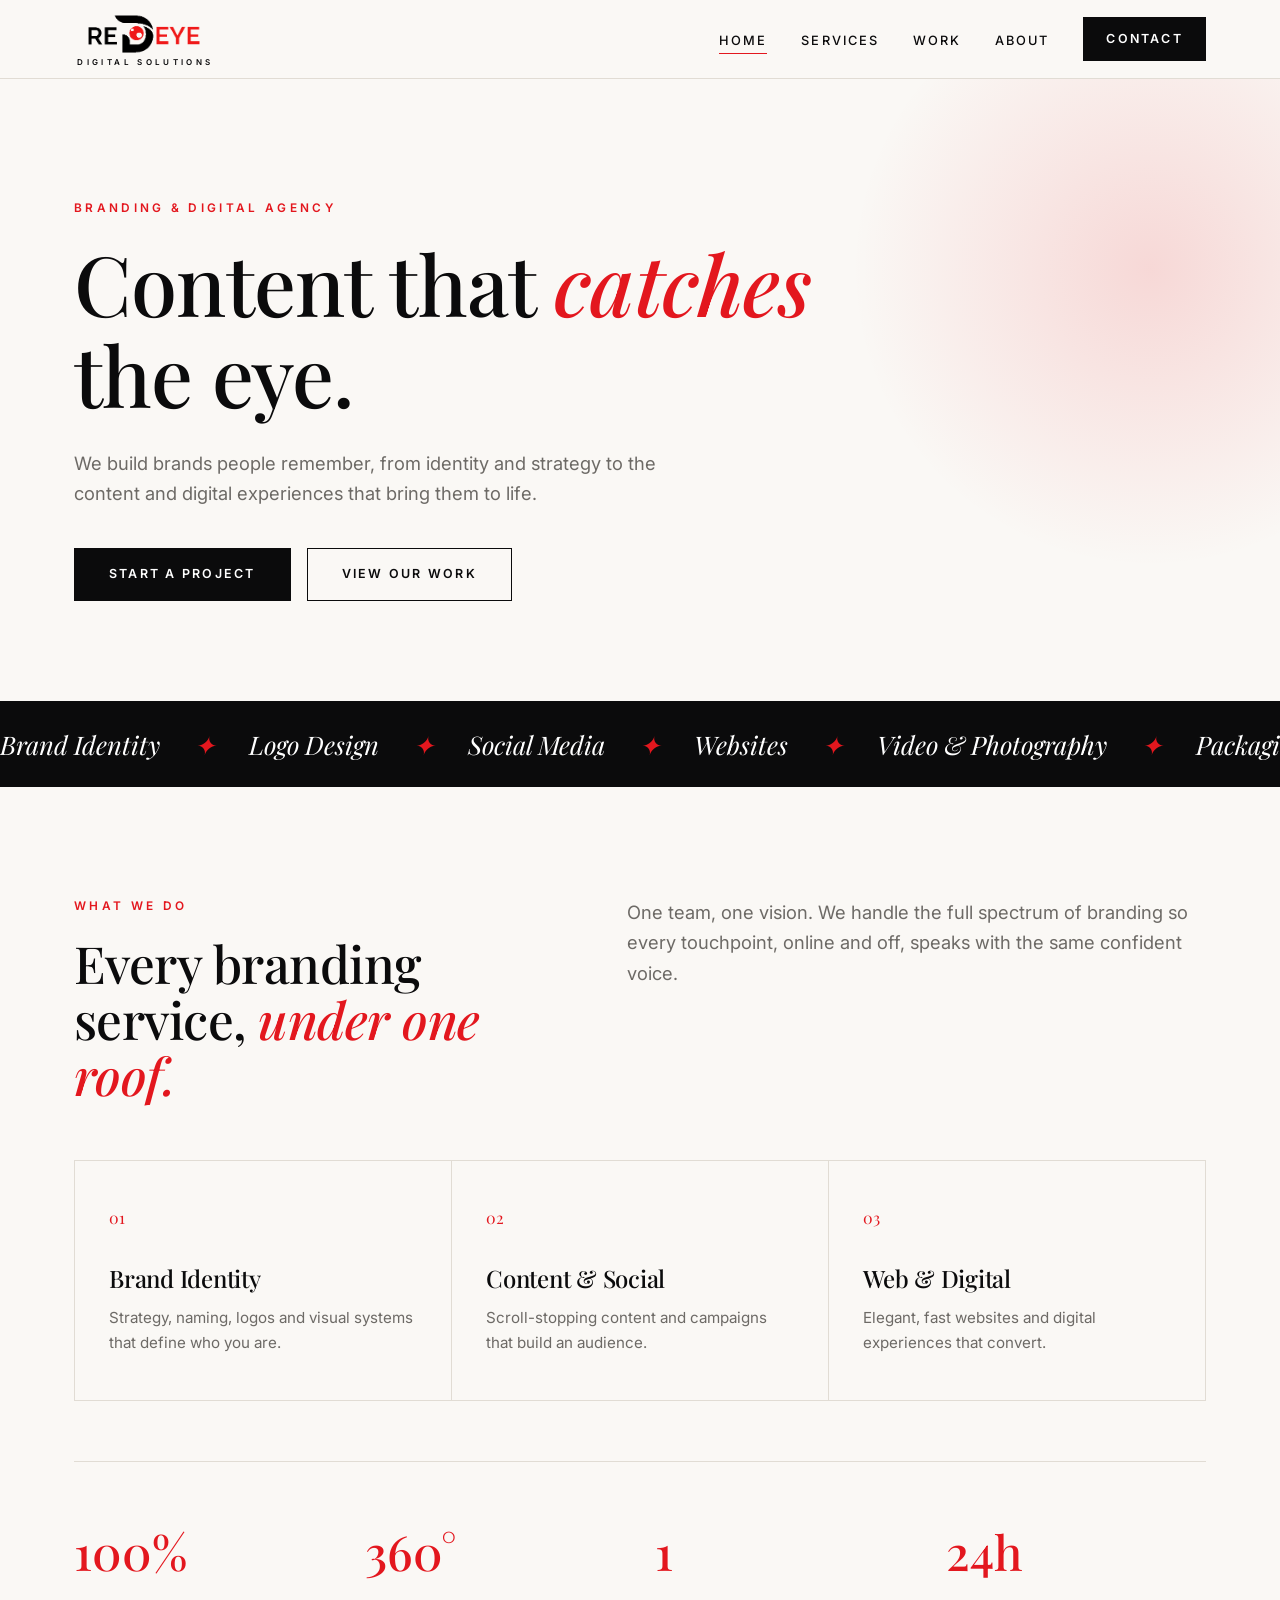
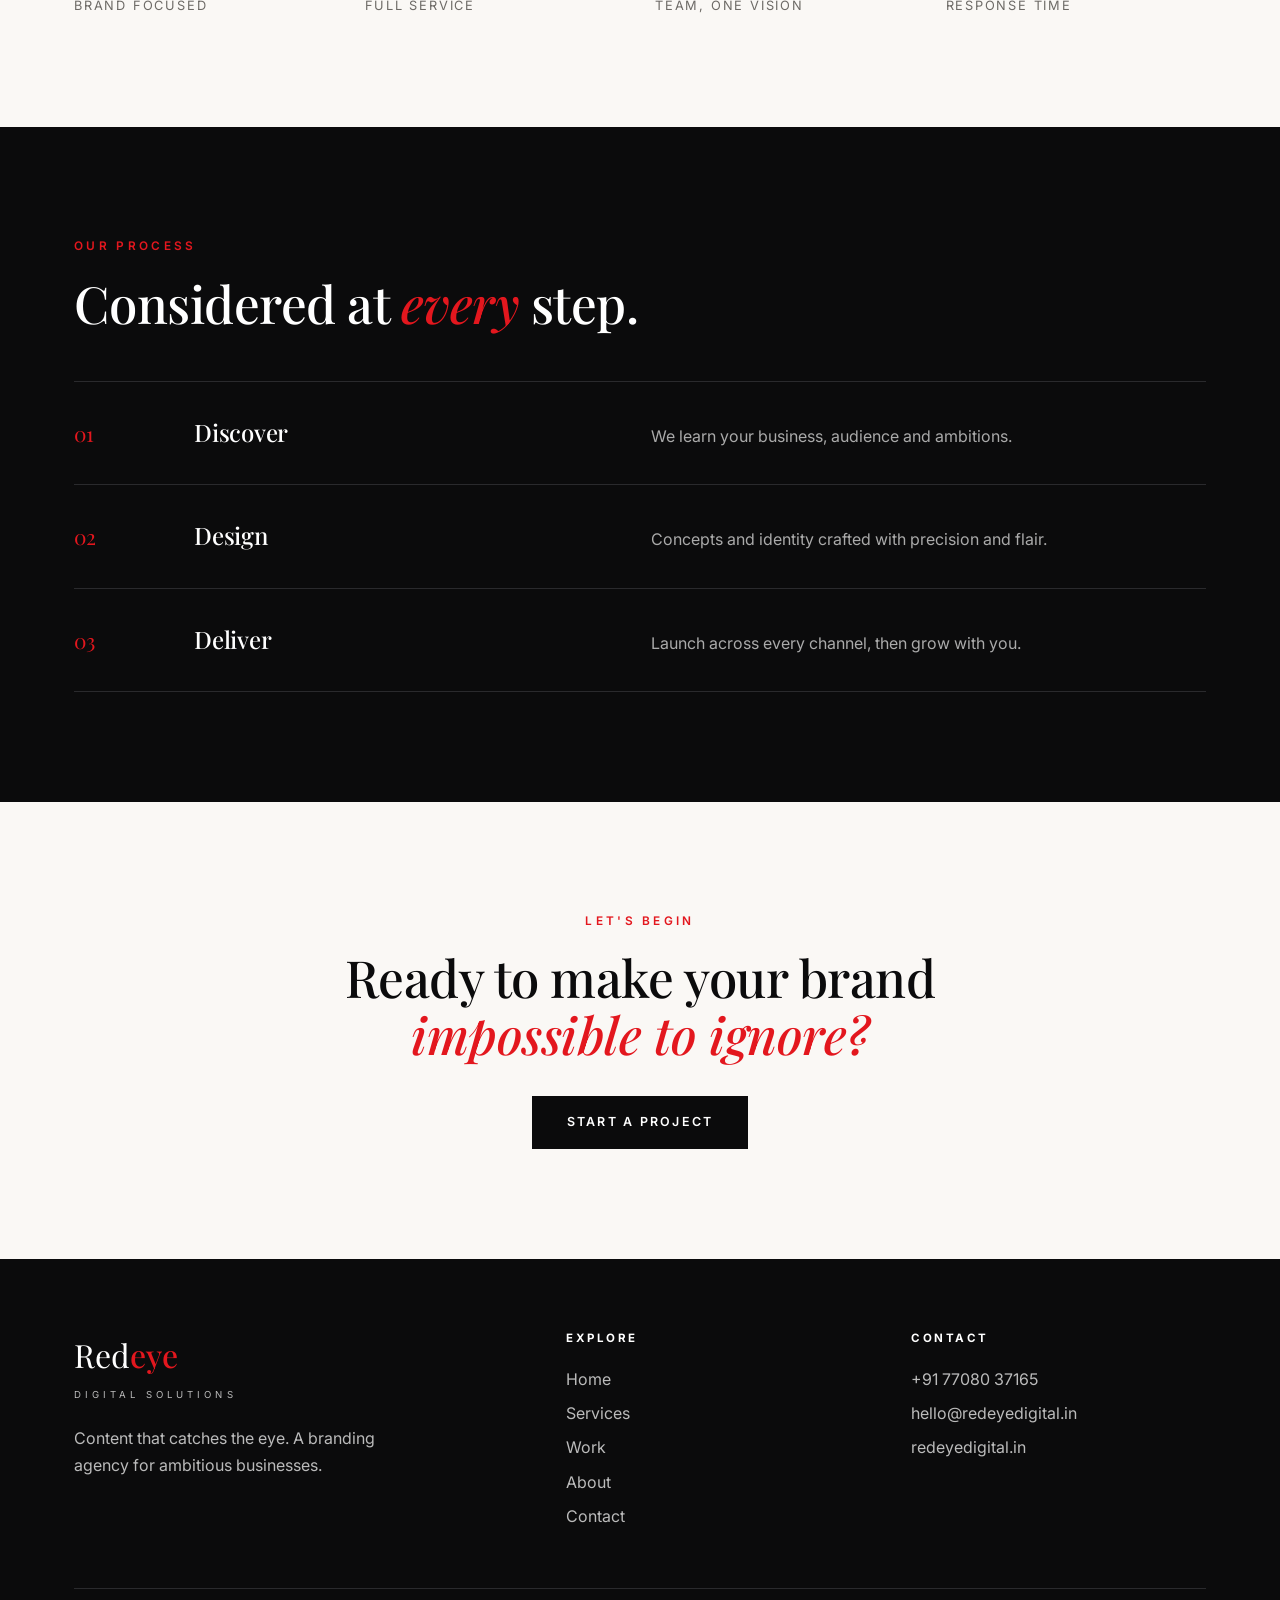
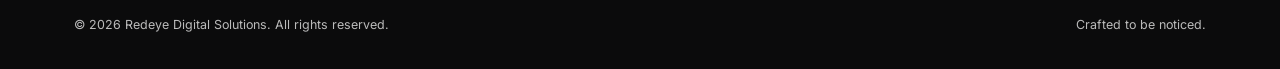
==== index.html @ 08bb8375 "Add Redeye Digital Solutions multi-page website Home, Services, Work, About and Contact pages with s" ====
<!doctype html>
<html lang="en"><head><meta charset="utf-8"><meta name="viewport" content="width=device-width,initial-scale=1">
<title>Redeye Digital Solutions | Branding Agency</title><meta name="description" content="Redeye Digital Solutions is a branding agency creating content that catches the eye.">
<link rel="icon" href="assets/logo.png">
<link rel="preconnect" href="https://fonts.googleapis.com"><link rel="preconnect" href="https://fonts.gstatic.com" crossorigin>
<link href="https://fonts.googleapis.com/css2?family=Inter:wght@400;500;600&family=Playfair+Display:ital,wght@0,400;0,500;1,400;1,500&display=swap" rel="stylesheet">
<link rel="stylesheet" href="assets/style.css"></head><body>
<header><div class="wrap nav"><a class="brand" href="index.html" aria-label="Redeye Digital Solutions"><img src="assets/logo.png" alt="Redeye"><small>Digital Solutions</small></a>
<nav><button class="burger" aria-label="Menu">&#9776;</button><ul><li><a href="index.html" class=on>Home</a></li><li><a href="services.html">Services</a></li><li><a href="work.html">Work</a></li><li><a href="about.html">About</a></li><li><a class="btn" href="contact.html">Contact</a></li></ul></nav></div></header>

<section class="hero"><div class="wrap"><span class="eyebrow">Branding &amp; Digital Agency</span>
<h1>Content that <em>catches</em><br>the eye.</h1>
<p class="lead">We build brands people remember, from identity and strategy to the content and digital experiences that bring them to life.</p>
<div class="cta"><a class="btn" href="contact.html">Start a project</a><a class="btn ghost" href="work.html">View our work</a></div></div></section>
<div class="marquee"><div>Brand Identity <span>&#10022;</span> Logo Design <span>&#10022;</span> Social Media <span>&#10022;</span> Websites <span>&#10022;</span> Video &amp; Photography <span>&#10022;</span> Packaging <span>&#10022;</span> Advertising <span>&#10022;</span> SEO <span>&#10022;</span> Brand Identity <span>&#10022;</span> Logo Design <span>&#10022;</span> Social Media <span>&#10022;</span> Websites <span>&#10022;</span> Video &amp; Photography <span>&#10022;</span> Packaging <span>&#10022;</span> Advertising <span>&#10022;</span> SEO <span>&#10022;</span></div></div>
<section><div class="wrap"><div class="split reveal"><div><span class="eyebrow">What we do</span><h2>Every branding service, <em>under one roof.</em></h2></div>
<p class="lead">One team, one vision. We handle the full spectrum of branding so every touchpoint, online and off, speaks with the same confident voice.</p></div>
<div class="cards reveal">
<div class="card"><span class="n">01</span><h3>Brand Identity</h3><p>Strategy, naming, logos and visual systems that define who you are.</p></div>
<div class="card"><span class="n">02</span><h3>Content &amp; Social</h3><p>Scroll-stopping content and campaigns that build an audience.</p></div>
<div class="card"><span class="n">03</span><h3>Web &amp; Digital</h3><p>Elegant, fast websites and digital experiences that convert.</p></div></div>
<div class="stats reveal"><div><b>100%</b><span>Brand focused</span></div><div><b>360&deg;</b><span>Full service</span></div><div><b>1</b><span>Team, one vision</span></div><div><b>24h</b><span>Response time</span></div></div></div></section>
<section class="dark"><div class="wrap"><div class="reveal"><span class="eyebrow">Our process</span><h2>Considered at <em>every</em> step.</h2></div>
<div class="steps reveal"><div class="step"><i>01</i><h3>Discover</h3><p>We learn your business, audience and ambitions.</p></div><div class="step"><i>02</i><h3>Design</h3><p>Concepts and identity crafted with precision and flair.</p></div><div class="step"><i>03</i><h3>Deliver</h3><p>Launch across every channel, then grow with you.</p></div></div></div></section>
<section class="cta-band"><div class="wrap reveal"><span class="eyebrow">Let's begin</span><h2>Ready to make your brand <em>impossible to ignore?</em></h2><a class="btn" href="contact.html">Start a project</a></div></section>
<footer><div class="wrap"><div class="fgrid"><div><div class="word">Red<b>eye</b><small>Digital Solutions</small></div><p style="margin-top:22px;max-width:320px">Content that catches the eye. A branding agency for ambitious businesses.</p></div>
<div><h4>Explore</h4><ul><li><a href="index.html">Home</a></li><li><a href="services.html">Services</a></li><li><a href="work.html">Work</a></li><li><a href="about.html">About</a></li><li><a href="contact.html">Contact</a></li></ul></div>
<div><h4>Contact</h4><ul><li><a href="tel:+917708037165">+91 77080 37165</a></li><li><a href="mailto:hello@redeyedigital.in">hello@redeyedigital.in</a></li><li><a href="https://redeyedigital.in">redeyedigital.in</a></li></ul></div></div>
<div class="copy"><span>&copy; 2026 Redeye Digital Solutions. All rights reserved.</span><span>Crafted to be noticed.</span></div></div></footer>
<script src="assets/script.js"></script></body></html>
---- assets/style.css ----
:root{--red:#e3171e;--ink:#0b0b0c;--paper:#faf8f5;--stone:#efebe5;--mute:#6d6a66;--line:#e1dcd4;
--serif:'Playfair Display',Georgia,serif;--sans:'Inter',system-ui,sans-serif}
*{box-sizing:border-box;margin:0;padding:0}
html{scroll-behavior:smooth}
body{font-family:var(--sans);color:var(--ink);background:var(--paper);line-height:1.65;-webkit-font-smoothing:antialiased}
img{max-width:100%;display:block}a{color:inherit;text-decoration:none}
.wrap{max-width:1180px;margin:0 auto;padding:0 24px}
h1,h2,h3{font-family:var(--serif);font-weight:500;line-height:1.1;letter-spacing:-.01em}
h1{font-size:clamp(2.6rem,6.5vw,5.2rem)}h2{font-size:clamp(2rem,4vw,3.2rem)}h3{font-size:1.5rem}
em{color:var(--red);font-style:italic}
.eyebrow{font-size:.74rem;letter-spacing:.28em;text-transform:uppercase;color:var(--red);font-weight:600;display:block;margin-bottom:18px}
p.lead{font-size:1.15rem;color:var(--mute);max-width:620px}
section{padding:110px 0}
/* nav */
header{position:sticky;top:0;z-index:50;background:rgba(250,248,245,.9);backdrop-filter:blur(14px);border-bottom:1px solid var(--line)}
.nav{display:flex;align-items:center;justify-content:space-between;height:78px}
.brand{display:flex;flex-direction:column;align-items:center;line-height:1}
.brand img{height:42px;width:auto}
.brand small{font-size:.5rem;letter-spacing:.42em;text-transform:uppercase;color:var(--ink);margin-top:3px;font-weight:600;padding-left:.42em}
nav ul{display:flex;gap:34px;list-style:none;align-items:center}
nav a{font-size:.8rem;letter-spacing:.16em;text-transform:uppercase;font-weight:500;position:relative;padding:6px 0}
nav a:not(.btn)::after{content:"";position:absolute;left:0;bottom:0;height:1px;width:0;background:var(--red);transition:width .3s}
nav a:not(.btn):hover::after,nav a.on::after{width:100%}
.btn{display:inline-block;padding:15px 34px;background:var(--ink);color:#fff;font-size:.78rem;letter-spacing:.18em;text-transform:uppercase;font-weight:600;border:1px solid var(--ink);transition:.3s;cursor:pointer;font-family:var(--sans)}
.btn:hover{background:var(--red);border-color:var(--red)}
.btn.ghost{background:transparent;color:var(--ink)}.btn.ghost:hover{color:#fff}
nav .btn{padding:11px 22px}
.burger{display:none;background:none;border:0;font-size:1.6rem;cursor:pointer}
/* hero */
.hero{padding:120px 0 100px;position:relative;overflow:hidden}
.hero::before{content:"";position:absolute;right:-180px;top:-120px;width:620px;height:620px;border-radius:50%;background:radial-gradient(circle,rgba(227,23,30,.14),transparent 68%)}
.hero .wrap{position:relative}
.hero h1{max-width:900px;margin-bottom:28px}
.hero .cta{display:flex;gap:16px;margin-top:40px;flex-wrap:wrap}
.page-hero{padding:100px 0 70px;border-bottom:1px solid var(--line)}
.page-hero h1{font-size:clamp(2.4rem,5.5vw,4.4rem);margin-bottom:22px}
/* marquee */
.marquee{background:var(--ink);color:#fff;overflow:hidden;padding:22px 0;white-space:nowrap}
.marquee div{display:inline-block;animation:slide 32s linear infinite;font-family:var(--serif);font-size:1.6rem;font-style:italic}
.marquee span{margin:0 28px;color:var(--red)}
@keyframes slide{to{transform:translateX(-50%)}}
/* grids */
.split{display:grid;grid-template-columns:1fr 1.2fr;gap:70px;align-items:start}
.cards{display:grid;grid-template-columns:repeat(3,1fr);gap:1px;background:var(--line);border:1px solid var(--line);margin-top:56px}
.card{background:var(--paper);padding:44px 34px;transition:.35s}
.card:hover{background:var(--ink);color:#fff}.card:hover p{color:#bbb}
.card .n{font-family:var(--serif);color:var(--red);font-size:1rem;display:block;margin-bottom:34px}
.card h3{margin-bottom:14px}.card p{color:var(--mute);font-size:.95rem;transition:.35s}
.stats{display:grid;grid-template-columns:repeat(4,1fr);gap:30px;margin-top:60px;border-top:1px solid var(--line);padding-top:50px}
.stats b{font-family:var(--serif);font-size:3rem;font-weight:500;display:block;color:var(--red)}
.stats span{font-size:.8rem;letter-spacing:.14em;text-transform:uppercase;color:var(--mute)}
.dark{background:var(--ink);color:#fff}.dark p.lead{color:#aaa}
/* work */
.work{display:grid;grid-template-columns:repeat(2,1fr);gap:34px;margin-top:56px}
.proj{position:relative;aspect-ratio:4/3;overflow:hidden;display:flex;align-items:flex-end;padding:30px;color:#fff}
.proj::before{content:"";position:absolute;inset:0;transition:transform .7s}
.proj:hover::before{transform:scale(1.07)}
.proj:nth-child(1)::before{background:linear-gradient(135deg,#0b0b0c,#5c0a0e 70%,#e3171e)}
.proj:nth-child(2)::before{background:linear-gradient(135deg,#e3171e,#7a0b10)}
.proj:nth-child(3)::before{background:linear-gradient(135deg,#2a2a2d,#0b0b0c)}
.proj:nth-child(4)::before{background:linear-gradient(135deg,#8c0f15,#0b0b0c)}
.proj div{position:relative}.proj small{letter-spacing:.22em;text-transform:uppercase;font-size:.7rem;opacity:.75}
.proj h3{margin-top:6px}
/* process */
.steps{margin-top:50px;border-top:1px solid #2a2a2d}
.step{display:grid;grid-template-columns:90px 1fr 1.3fr;gap:30px;padding:34px 0;border-bottom:1px solid #2a2a2d;align-items:baseline}
.step i{font-family:var(--serif);color:var(--red);font-style:normal;font-size:1.3rem}.step p{color:#aaa}
/* list */
.svc{display:grid;grid-template-columns:90px 1fr 1.4fr;gap:30px;padding:46px 0;border-bottom:1px solid var(--line);align-items:start}
.svc i{font-family:var(--serif);color:var(--red);font-style:normal}
.svc p{color:var(--mute)}.svc ul{margin-top:14px;list-style:none;display:flex;flex-wrap:wrap;gap:8px}
.svc li{font-size:.75rem;letter-spacing:.08em;border:1px solid var(--line);padding:5px 12px}
/* contact */
form{display:grid;gap:22px}
label{font-size:.72rem;letter-spacing:.2em;text-transform:uppercase;font-weight:600}
input,select,textarea{width:100%;margin-top:8px;padding:14px 0;border:0;border-bottom:1px solid var(--ink);background:transparent;font:inherit;border-radius:0}
input:focus,select:focus,textarea:focus{outline:0;border-color:var(--red)}
.info a{font-family:var(--serif);font-size:1.8rem;display:block;margin:6px 0 30px;transition:color .3s}.info a:hover{color:var(--red)}
.info span{font-size:.72rem;letter-spacing:.2em;text-transform:uppercase;color:var(--mute)}
.cta-band{text-align:center}.cta-band h2{max-width:760px;margin:0 auto 34px}
/* footer */
footer{background:var(--ink);color:#bbb;padding:70px 0 34px}
.fgrid{display:grid;grid-template-columns:1.5fr 1fr 1fr;gap:50px;padding-bottom:50px;border-bottom:1px solid #2a2a2d}
footer .word{font-family:var(--serif);font-size:2rem;color:#fff}footer .word b{color:var(--red);font-weight:500}
footer .word small{display:block;font-family:var(--sans);font-size:.6rem;letter-spacing:.42em;text-transform:uppercase;margin-top:6px;color:#bbb}
footer h4{color:#fff;font-size:.72rem;letter-spacing:.22em;text-transform:uppercase;margin-bottom:18px}
footer li{list-style:none;margin-bottom:8px}footer a:hover{color:var(--red)}
.copy{padding-top:26px;font-size:.78rem;display:flex;justify-content:space-between;flex-wrap:wrap;gap:10px}
.reveal{opacity:0;transform:translateY(28px);transition:.9s cubic-bezier(.2,.7,.2,1)}.reveal.in{opacity:1;transform:none}
@media(max-width:860px){
section{padding:76px 0}.split,.work,.fgrid{grid-template-columns:1fr}.cards{grid-template-columns:1fr}.stats{grid-template-columns:1fr 1fr}
.step,.svc{grid-template-columns:50px 1fr;gap:14px}.step p,.svc div:last-child{grid-column:2}
.burger{display:block}nav ul{display:none;position:absolute;top:78px;left:0;right:0;background:var(--paper);flex-direction:column;padding:26px;gap:20px;border-bottom:1px solid var(--line)}
nav ul.open{display:flex}}
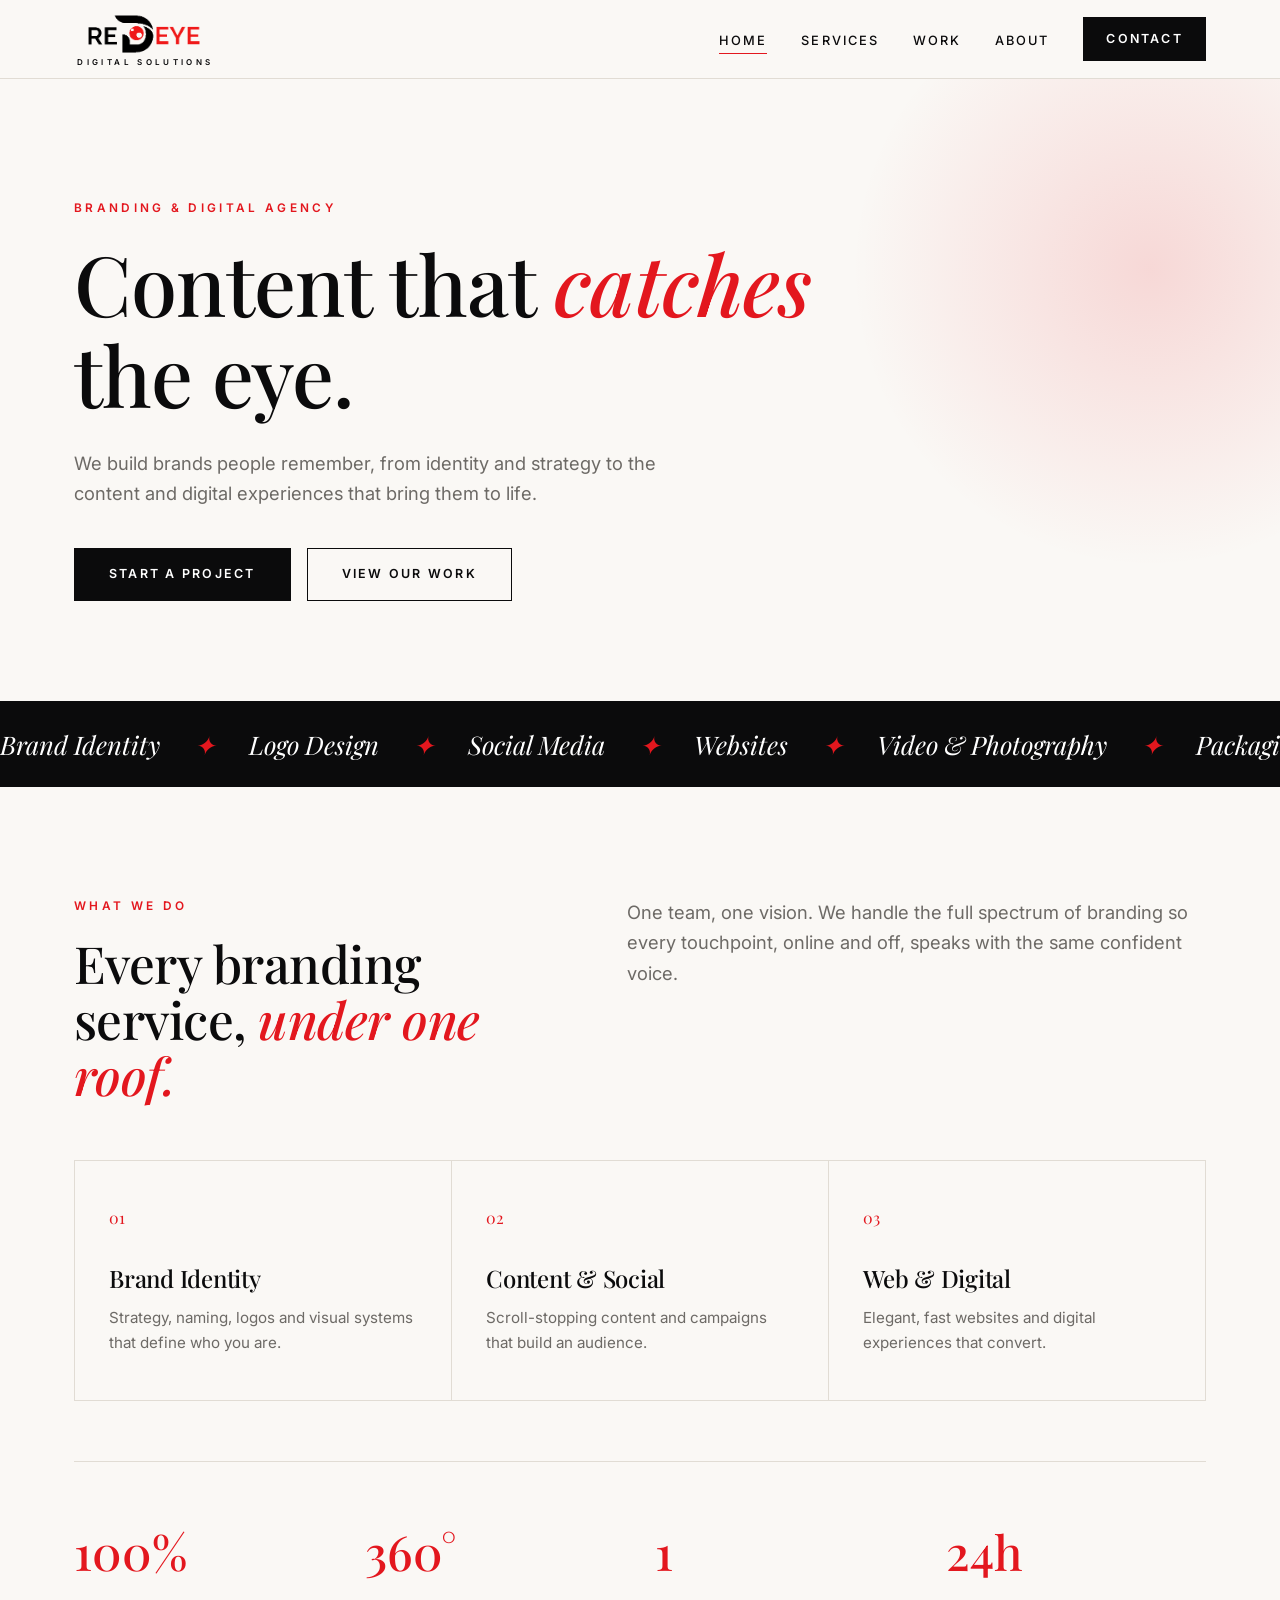
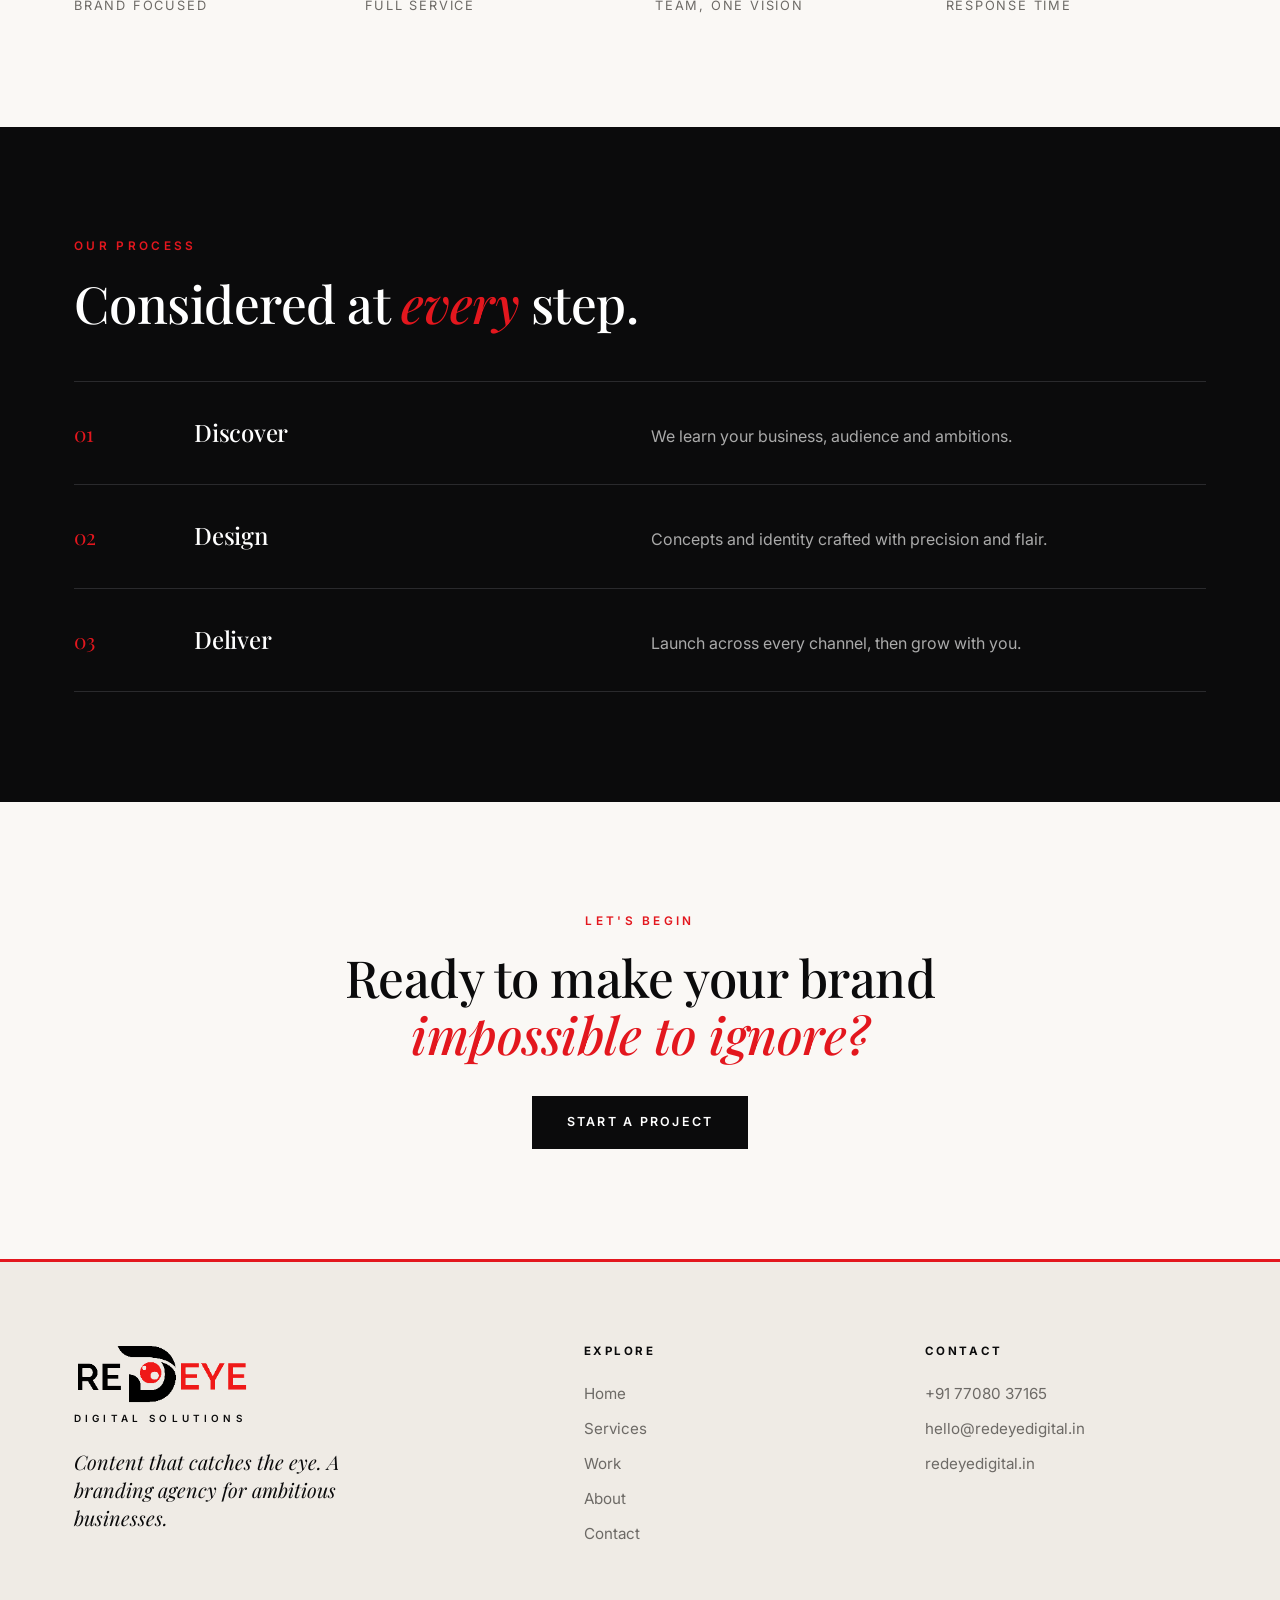
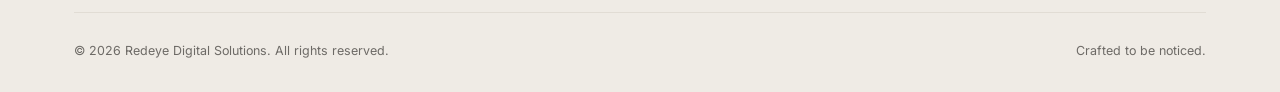
==== commit 9d1b0c49: "Redesign footer: light theme with real logo Co-Authored-By: Claude Sonnet 5.5 <noreply@anthropic.com" ====
--- a/index.html
+++ b/index.html
@@ -23,7 +23,7 @@
 <section class="dark"><div class="wrap"><div class="reveal"><span class="eyebrow">Our process</span><h2>Considered at <em>every</em> step.</h2></div>
 <div class="steps reveal"><div class="step"><i>01</i><h3>Discover</h3><p>We learn your business, audience and ambitions.</p></div><div class="step"><i>02</i><h3>Design</h3><p>Concepts and identity crafted with precision and flair.</p></div><div class="step"><i>03</i><h3>Deliver</h3><p>Launch across every channel, then grow with you.</p></div></div></div></section>
 <section class="cta-band"><div class="wrap reveal"><span class="eyebrow">Let's begin</span><h2>Ready to make your brand <em>impossible to ignore?</em></h2><a class="btn" href="contact.html">Start a project</a></div></section>
-<footer><div class="wrap"><div class="fgrid"><div><div class="word">Red<b>eye</b><small>Digital Solutions</small></div><p style="margin-top:22px;max-width:320px">Content that catches the eye. A branding agency for ambitious businesses.</p></div>
+<footer><div class="wrap"><div class="fgrid"><div><a class="brand flogo" href="index.html" aria-label="Redeye Digital Solutions"><img src="assets/logo.png" alt="Redeye"><small>Digital Solutions</small></a><p class="ftag">Content that catches the eye. A branding agency for ambitious businesses.</p></div>
 <div><h4>Explore</h4><ul><li><a href="index.html">Home</a></li><li><a href="services.html">Services</a></li><li><a href="work.html">Work</a></li><li><a href="about.html">About</a></li><li><a href="contact.html">Contact</a></li></ul></div>
 <div><h4>Contact</h4><ul><li><a href="tel:+917708037165">+91 77080 37165</a></li><li><a href="mailto:hello@redeyedigital.in">hello@redeyedigital.in</a></li><li><a href="https://redeyedigital.in">redeyedigital.in</a></li></ul></div></div>
 <div class="copy"><span>&copy; 2026 Redeye Digital Solutions. All rights reserved.</span><span>Crafted to be noticed.</span></div></div></footer>
--- a/assets/style.css
+++ b/assets/style.css
@@ -79,13 +79,13 @@
 .info span{font-size:.72rem;letter-spacing:.2em;text-transform:uppercase;color:var(--mute)}
 .cta-band{text-align:center}.cta-band h2{max-width:760px;margin:0 auto 34px}
 /* footer */
-footer{background:var(--ink);color:#bbb;padding:70px 0 34px}
-.fgrid{display:grid;grid-template-columns:1.5fr 1fr 1fr;gap:50px;padding-bottom:50px;border-bottom:1px solid #2a2a2d}
-footer .word{font-family:var(--serif);font-size:2rem;color:#fff}footer .word b{color:var(--red);font-weight:500}
-footer .word small{display:block;font-family:var(--sans);font-size:.6rem;letter-spacing:.42em;text-transform:uppercase;margin-top:6px;color:#bbb}
-footer h4{color:#fff;font-size:.72rem;letter-spacing:.22em;text-transform:uppercase;margin-bottom:18px}
-footer li{list-style:none;margin-bottom:8px}footer a:hover{color:var(--red)}
-.copy{padding-top:26px;font-size:.78rem;display:flex;justify-content:space-between;flex-wrap:wrap;gap:10px}
+footer{background:var(--stone);color:var(--mute);padding:80px 0 30px;border-top:3px solid var(--red)}
+.fgrid{display:grid;grid-template-columns:1.6fr 1fr 1fr;gap:60px;padding-bottom:56px;border-bottom:1px solid var(--line)}
+.flogo{align-items:flex-start}.flogo img{height:64px}.flogo small{font-size:.62rem;padding-left:0;margin-top:8px}
+.ftag{margin-top:24px;max-width:340px;font-family:var(--serif);font-size:1.25rem;font-style:italic;color:var(--ink);line-height:1.4}
+footer h4{color:var(--ink);font-size:.72rem;letter-spacing:.22em;text-transform:uppercase;margin-bottom:20px}
+footer li{list-style:none;margin-bottom:10px;font-size:.95rem}footer a{transition:color .3s}footer a:hover{color:var(--red)}
+.copy{padding-top:28px;font-size:.78rem;display:flex;justify-content:space-between;flex-wrap:wrap;gap:10px}
 .reveal{opacity:0;transform:translateY(28px);transition:.9s cubic-bezier(.2,.7,.2,1)}.reveal.in{opacity:1;transform:none}
 @media(max-width:860px){
 section{padding:76px 0}.split,.work,.fgrid{grid-template-columns:1fr}.cards{grid-template-columns:1fr}.stats{grid-template-columns:1fr 1fr}
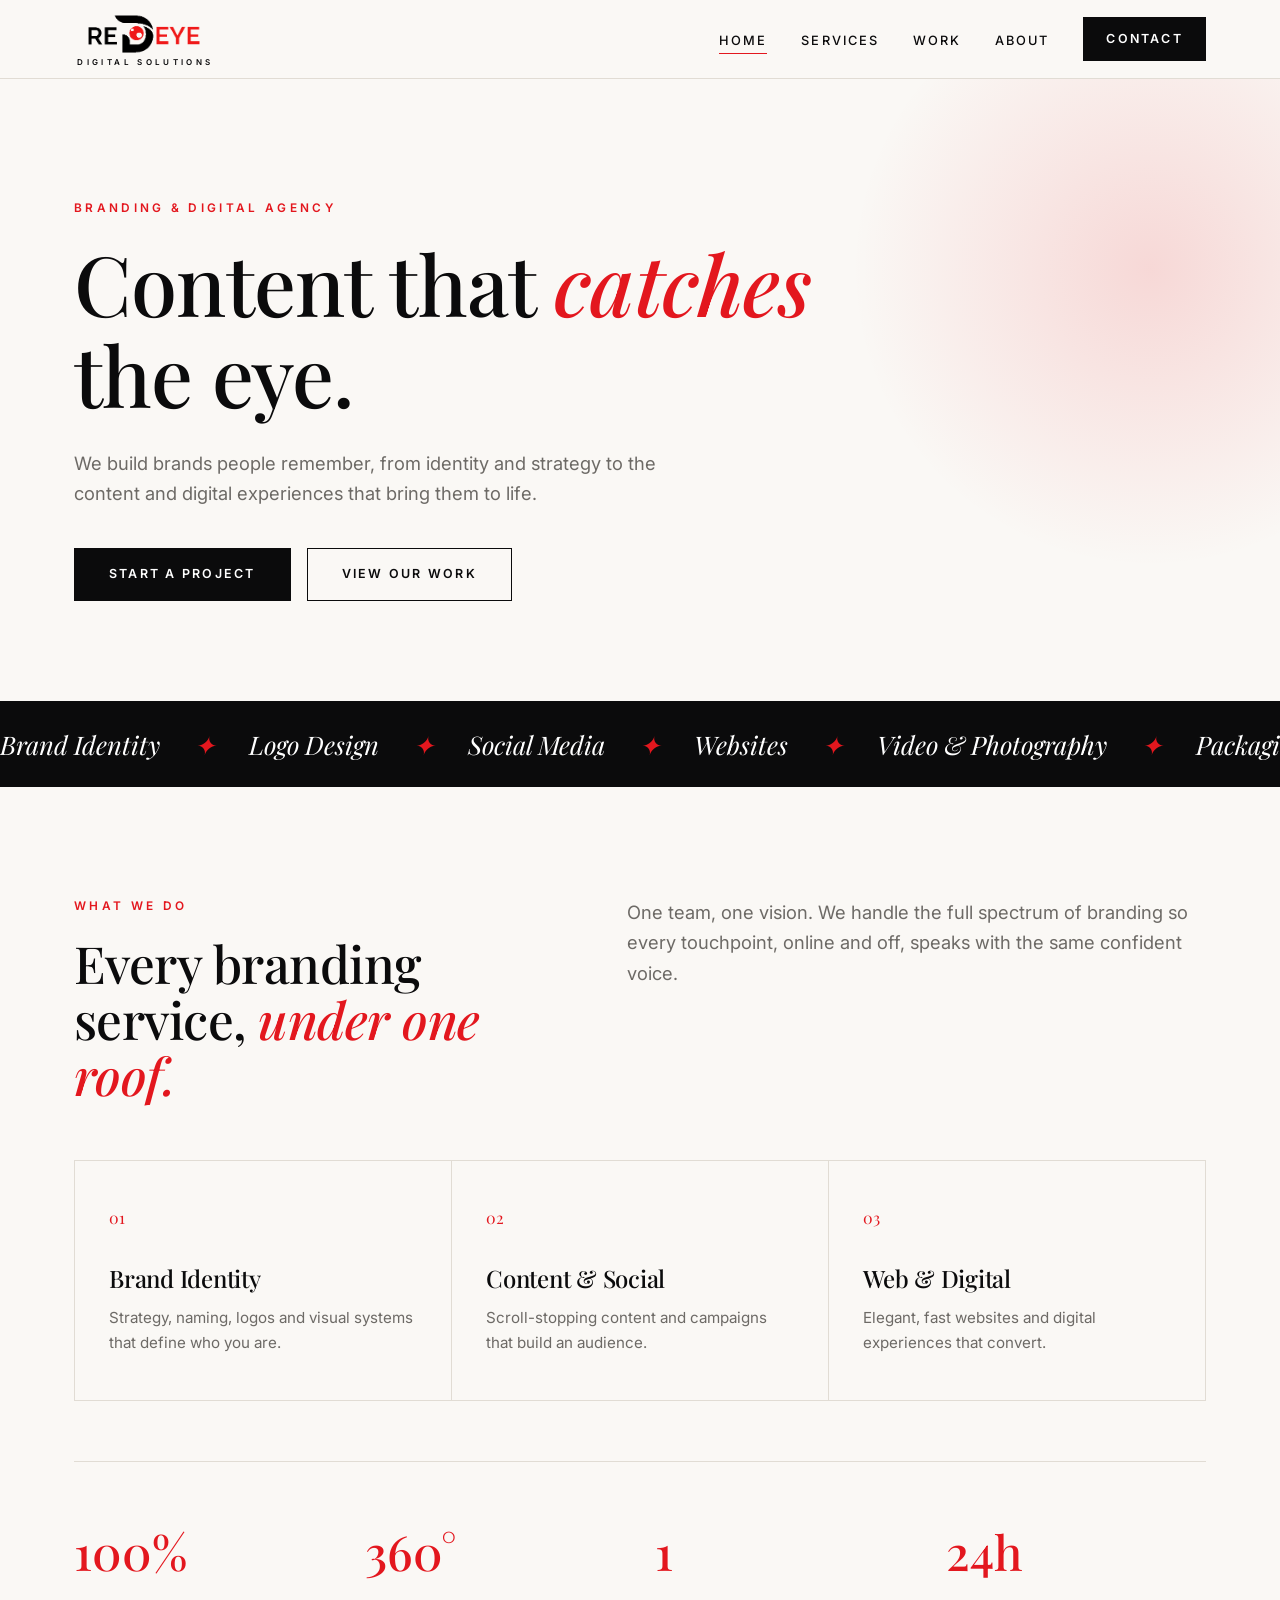
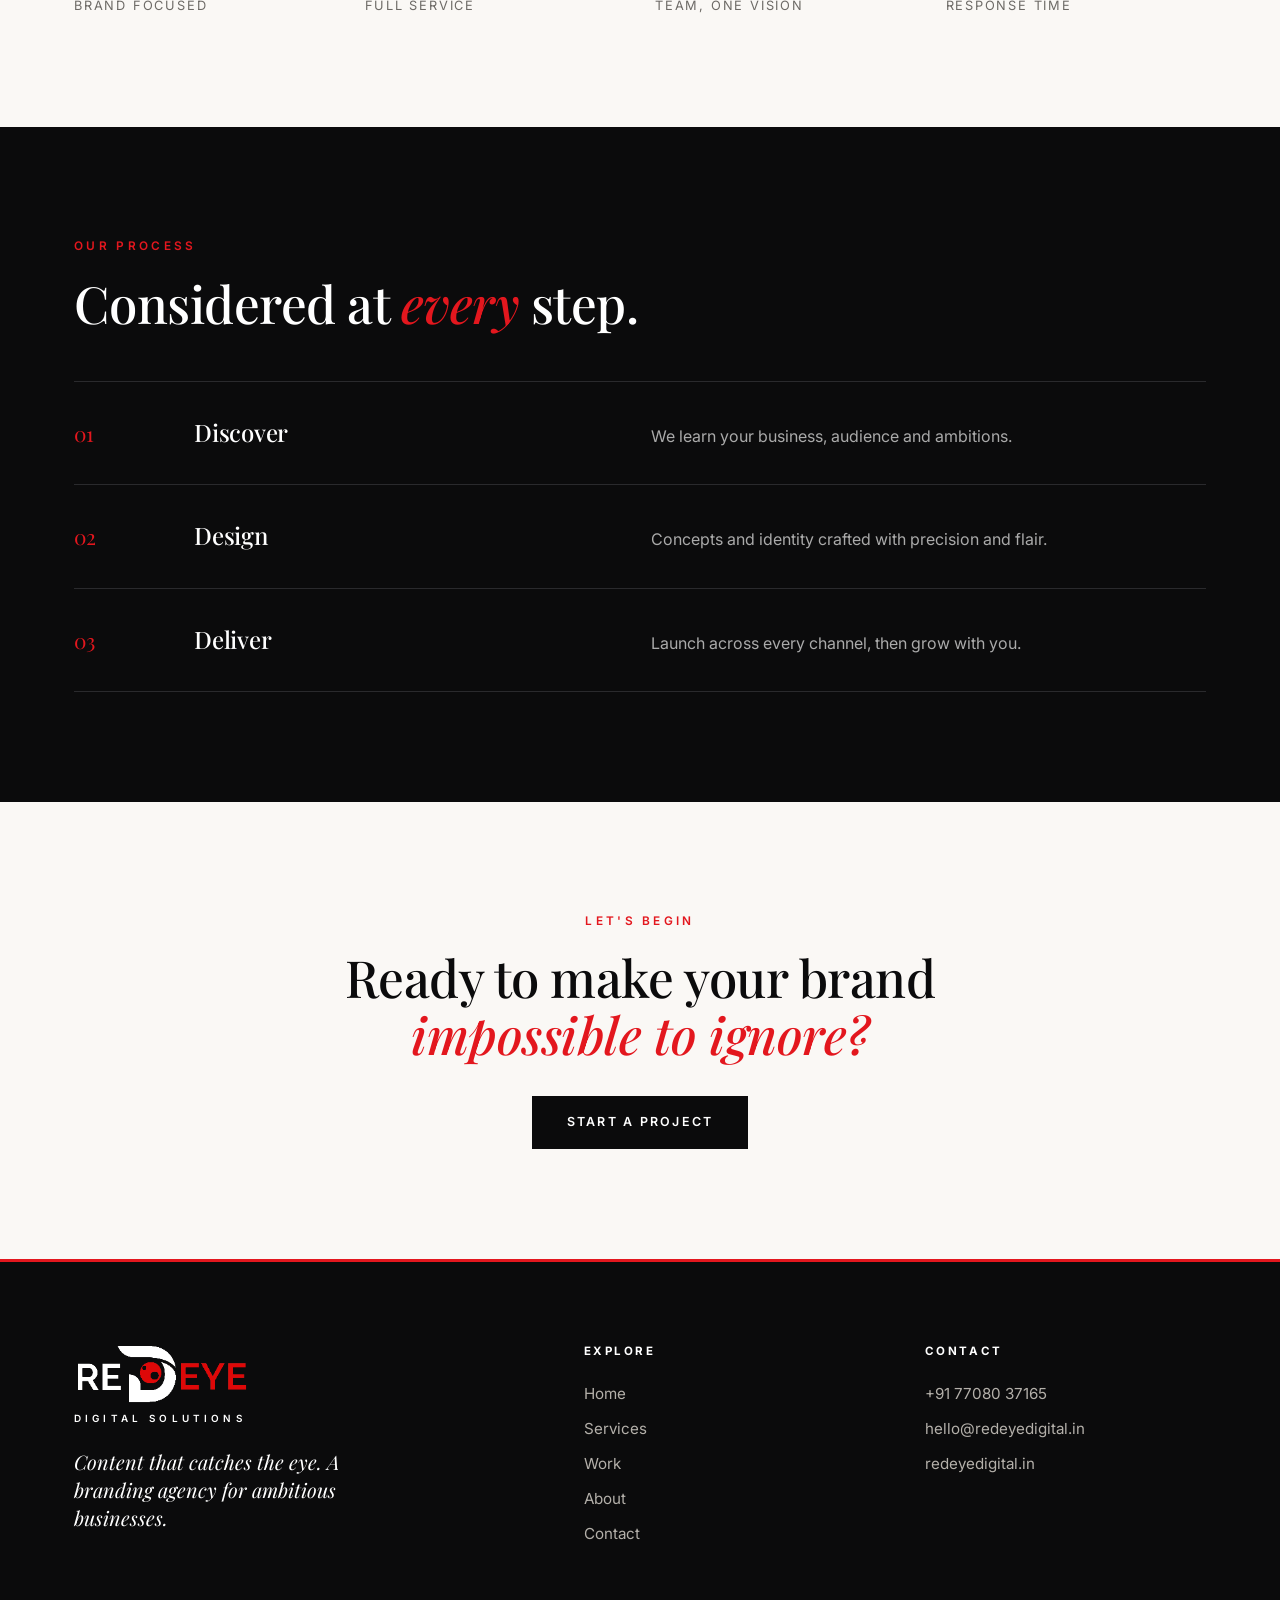
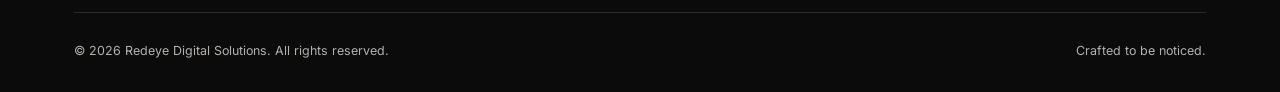
==== commit 85ca1bd9: "Dark footer with inverted (white) logo for visibility Co-Authored-By: Claude Sonnet 5.5 <noreply@ant" ====
--- a/index.html
+++ b/index.html
@@ -23,7 +23,7 @@
 <section class="dark"><div class="wrap"><div class="reveal"><span class="eyebrow">Our process</span><h2>Considered at <em>every</em> step.</h2></div>
 <div class="steps reveal"><div class="step"><i>01</i><h3>Discover</h3><p>We learn your business, audience and ambitions.</p></div><div class="step"><i>02</i><h3>Design</h3><p>Concepts and identity crafted with precision and flair.</p></div><div class="step"><i>03</i><h3>Deliver</h3><p>Launch across every channel, then grow with you.</p></div></div></div></section>
 <section class="cta-band"><div class="wrap reveal"><span class="eyebrow">Let's begin</span><h2>Ready to make your brand <em>impossible to ignore?</em></h2><a class="btn" href="contact.html">Start a project</a></div></section>
-<footer><div class="wrap"><div class="fgrid"><div><a class="brand flogo" href="index.html" aria-label="Redeye Digital Solutions"><img src="assets/logo.png" alt="Redeye"><small>Digital Solutions</small></a><p class="ftag">Content that catches the eye. A branding agency for ambitious businesses.</p></div>
+<footer><div class="wrap"><div class="fgrid"><div><a class="brand flogo" href="index.html" aria-label="Redeye Digital Solutions"><img src="assets/logo-light.png" alt="Redeye"><small>Digital Solutions</small></a><p class="ftag">Content that catches the eye. A branding agency for ambitious businesses.</p></div>
 <div><h4>Explore</h4><ul><li><a href="index.html">Home</a></li><li><a href="services.html">Services</a></li><li><a href="work.html">Work</a></li><li><a href="about.html">About</a></li><li><a href="contact.html">Contact</a></li></ul></div>
 <div><h4>Contact</h4><ul><li><a href="tel:+917708037165">+91 77080 37165</a></li><li><a href="mailto:hello@redeyedigital.in">hello@redeyedigital.in</a></li><li><a href="https://redeyedigital.in">redeyedigital.in</a></li></ul></div></div>
 <div class="copy"><span>&copy; 2026 Redeye Digital Solutions. All rights reserved.</span><span>Crafted to be noticed.</span></div></div></footer>
--- a/assets/style.css
+++ b/assets/style.css
@@ -79,11 +79,11 @@
 .info span{font-size:.72rem;letter-spacing:.2em;text-transform:uppercase;color:var(--mute)}
 .cta-band{text-align:center}.cta-band h2{max-width:760px;margin:0 auto 34px}
 /* footer */
-footer{background:var(--stone);color:var(--mute);padding:80px 0 30px;border-top:3px solid var(--red)}
-.fgrid{display:grid;grid-template-columns:1.6fr 1fr 1fr;gap:60px;padding-bottom:56px;border-bottom:1px solid var(--line)}
-.flogo{align-items:flex-start}.flogo img{height:64px}.flogo small{font-size:.62rem;padding-left:0;margin-top:8px}
-.ftag{margin-top:24px;max-width:340px;font-family:var(--serif);font-size:1.25rem;font-style:italic;color:var(--ink);line-height:1.4}
-footer h4{color:var(--ink);font-size:.72rem;letter-spacing:.22em;text-transform:uppercase;margin-bottom:20px}
+footer{background:var(--ink);color:#b4b0aa;padding:80px 0 30px;border-top:3px solid var(--red)}
+.fgrid{display:grid;grid-template-columns:1.6fr 1fr 1fr;gap:60px;padding-bottom:56px;border-bottom:1px solid #2a2a2d}
+.flogo{align-items:flex-start}.flogo img{height:64px}.flogo small{font-size:.62rem;padding-left:0;margin-top:8px;color:#fff}
+.ftag{margin-top:24px;max-width:340px;font-family:var(--serif);font-size:1.25rem;font-style:italic;color:#fff;line-height:1.4}
+footer h4{color:#fff;font-size:.72rem;letter-spacing:.22em;text-transform:uppercase;margin-bottom:20px}
 footer li{list-style:none;margin-bottom:10px;font-size:.95rem}footer a{transition:color .3s}footer a:hover{color:var(--red)}
 .copy{padding-top:28px;font-size:.78rem;display:flex;justify-content:space-between;flex-wrap:wrap;gap:10px}
 .reveal{opacity:0;transform:translateY(28px);transition:.9s cubic-bezier(.2,.7,.2,1)}.reveal.in{opacity:1;transform:none}
